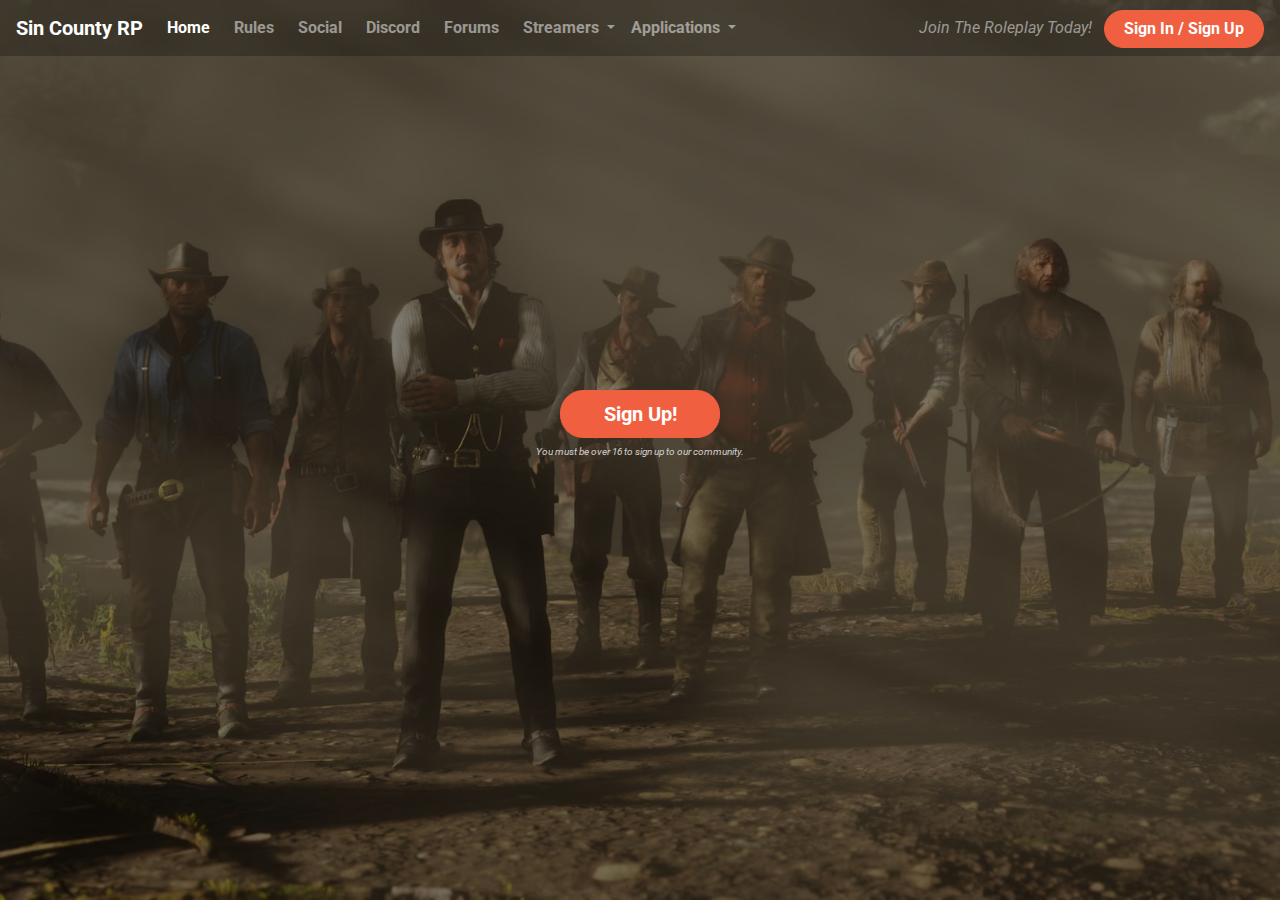
==== index.html @ ee863231 "Initial Commit" ====
<!DOCTYPE html>
<html lang="en-us">

<head>
	<meta charset="utf-8">
	<title>Sin County RP</title>
	<meta name="viewport" content="width=device-width, initial-scale=1.0">
	<link rel="stylesheet" href="https://maxcdn.bootstrapcdn.com/bootstrap/4.1.3/css/bootstrap.min.css">
	<link rel="stylesheet" href="https://use.fontawesome.com/releases/v5.6.1/css/all.css"
		integrity="sha384-gfdkjb5BdAXd+lj+gudLWI+BXq4IuLW5IT+brZEZsLFm++aCMlF1V92rMkPaX4PP" crossorigin="anonymous">
	<link href="https://fonts.googleapis.com/css?family=Roboto:400,700" rel="stylesheet">
	<link rel="stylesheet" href="css/style.css" type="text/css" />
</head>

<body>
	<div class="container-fluid navalert-container">
		<nav class="navbar navbar-dark navbar-expand-sm">
			<a href="/" class="navbar-brand">Sin County RP</a>

			<button class="navbar-toggler ml-auto" type="button" data-toggle="collapse" data-target="#navbarNavDropdown" aria-controls="navbarNavDropdown" aria-expanded="false" aria-label="Toggle navigation">
        <span class="navbar-toggler-icon"></span></button>

			<div class="collapse navbar-collapse" id="navbarNavDropdown">
				<ul class="navbar-nav mr-auto">
					<li class="active nav-item mr-2"><a class="nav-link" href="/">Home</a></li>
					<li class="nav-item mr-2"><a class="nav-link" href="rules.html">Rules</a></li>
					<li class="nav-item mr-2"><a class="nav-link" href="social.html">Social</a></li>
					<li class="nav-item mr-2"><a class="nav-link" href="https://discord.gg/Dr4UhVT"
							target="_blank">Discord</a></li>
					<li class="nav-item mr-2"><a class="nav-link" href="forums.html">Forums</a></li>
					<li class="nav-item dropdown">
						<a class="nav-link dropdown-toggle" href="#" id="navbarDropdownMenuLink" role="button"
							data-toggle="dropdown" aria-haspopup="true" aria-expanded="false">
							Streamers
						</a>
						<div class="dropdown-menu" aria-labelledby="navbarDropdownMenuLink">
							<a class="dropdown-item" href="https://www.twitch.tv" target="_blank">Azza</a>
							<a class="dropdown-item" href="https://www.twitch.tv/greenlollipop93"
								target="_blank">GreenLolipop</a>
						</div>
					</li>
					<li class="nav-item dropdown">
						<a class="nav-link dropdown-toggle" href="#" id="navbarDropdownMenuLink" role="button"
							data-toggle="dropdown" aria-haspopup="true" aria-expanded="false">
							Applications
						</a>
						<div class="dropdown-menu" aria-labelledby="navbarDropdownMenuLink">
							<a class="dropdown-item" href="https://docs.google.com/forms/d/e/1FAIpQLSeiesg9jXxDLV1Re4umj2ev7OkzDSkXxDM2yFQQZO82QWk8Iw/viewform" target="_blank">Medic</a>
							<a class="dropdown-item" href="#" target="_blank">Law</a>
							<a class="dropdown-item" href="#" target="_blank">SoonTM</a>
						</div>
					</li>

					<li class="nav-item mr-2 d-block d-sm-none"><a class="nav-link" href="/login">Sign In / Sign Up</a>
					</li>
				</ul>
			</div>
			<div class="d-none d-md-block">
				<p class="navbar-text my-auto mr-2"><i>Join The Roleplay Today!</i></p>
				<a href="/login" class="btn btn--cta btn--red">Sign In / Sign Up</a>
			</div>
		</nav>
	</div>
	<div class="container-fluid callout-container">
		<!-- Callout -->
		<div class="opaque-overlay">&nbsp;</div>
		<div class="row">
			<div class="col-12">
				<section class="callout jumbotron text-center">
					<button class="btn btn-lg btn--cta btn--red" data-toggle="modal" data-target="#signUpModal">Sign Up!</button>
					<p class="text-muted"><small>You must be over 16 to sign up to our community.</small></p>
				</section>
			</div>
		</div>
		<!-- /.callout -->
	</div>

	<!-- Quotes
	<div class="container-wrapper">
		<div class="container quotes-container content-container">
			<section class="quotes">
				<div class="row">
					<div class="col-12 page-header">
						<h2 class="text-uppercase">Quotes:</h2>
						<hr class="block-divider block-divider--short">
					</div>
				</div>
				<div class="row">
					<div class="col-12 col-md-6">
						<div class="media">
							<div class="d-none d-sm-block">
								<img src="images/girl-image.png" class="rounded-circle mr-3" height=100 width=100>
                            </div>
								<div class="media-body">
									<blockquote class="blockquote">
										<p>I've been introduced to more than 10 great international whiskeys I never
											knew about.</p>
										<p>- Jane Doe</p>
									</blockquote>
								</div>
							</div>
						</div>
						<div class="col-12 col-md-6">
							<div class="media">
								<div class="d-none d-sm-block">
									<img src="images/guy-image.png" class="rounded-circle mr-3" height=100 width=100>
                            </div>
									<div class="media-body">
										<blockquote class="blockquote">
											<p>I haven't been sober for months!</p>
											<p>- Jane Doe</p>
										</blockquote>
									</div>
								</div>
							</div>
						</div>
			</section>
			 /.quotes -->
	</div>
	</div>

	<!-- Features
	<div class="container-wrapper container-wrapper--red">
		<div class="container features-container content-container">
			<section class="features">
				<div class="row">
					<div class="col-12 page-header">
						<h2 class="text-uppercase">Features:</h2>
						<hr class="block-divider block-divider--short block-divider--white">
					</div>
				</div>
				<div class="row">
					<div class="col-12 col-md-6 col-lg-4">
						<div class="feature">
							<h3><i class="fas fa-gift d-none d-sm-block"></i> Feature 1
								<span class="badge badge-success">NEW!</span></h3>
							<p>Lorem ipsum dolor sit amet, consectetur adipiscing elit, sed do eiusmod tempor incididunt
								ut labore et dolore magna aliqua. Ut enim ad minim veniam, quis nostrud exercitation
								ullamco laboris nisi ut aliquip ex ea commodo consequat.</p>
							<p><a class="btn btn-sm btn-light" href="">Read More</a></p>
						</div>
					</div>
					<div class="col-12 col-md-6 col-lg-4">
						<div class="feature">
							<h3><i class="fas fa-credit-card d-none d-sm-block"></i> Feature 2</h3>
							<p>Lorem ipsum dolor sit amet, consectetur adipiscing elit, sed do eiusmod tempor incididunt
								ut labore et dolore magna aliqua. Ut enim ad minim veniam, quis nostrud exercitation
								ullamco laboris nisi ut aliquip ex ea commodo consequat.</p>
							<p><a class="btn btn-sm btn-light" href="">Read More</a></p>
						</div>
					</div>
					<div class="col-12 d-md-none d-lg-block col-lg-4">
						<div class="feature">
							<h3><i class="fas fa-times-circle d-none d-sm-block"></i> Feature 3</h3>
							<p>Lorem ipsum dolor sit amet, consectetur adipiscing elit, sed do eiusmod tempor incididunt
								ut labore et dolore magna aliqua. Ut enim ad minim veniam, quis nostrud exercitation
								ullamco laboris nisi ut aliquip ex ea commodo consequat.</p>
							<p><a class="btn btn-sm btn-light" href="">Read More</a></p>
						</div>
					</div>
				</div>
			</section>
			 /.features -->
	</div>
	</div>

	<div class="modal" tabindex="-1" role="dialog" id="signUpModal">
		<div class="modal-dialog" role="document">
			<div class="modal-content">
				<div class="modal-header">
					<h5 class="modal-title">Sign Up To Sin County RP!</h5>
					<button type="button" class="close" data-dismiss="modal" aria-label="Close">
          <span aria-hidden="true">&times;</span>
        </button>
				</div>
				<div class="modal-body">
					<form>
						<div class="form-group">
							<label for="exampleInputEmail1">Email address</label>
							<input type="email" class="form-control" id="exampleInputEmail1" aria-describedby="emailHelp" placeholder="Enter email">
							<small id="emailHelp" class="form-text text-muted">We'll never share your email with anyone else.</small>
						</div>
						<div class="form-group">
							<label for="password">Password</label>
							<input type="password" class="form-control" id="password" placeholder="Password">
                        </div>
							<div class="form-group">
								<label for="repeatPassword">Repeat Password</label>
								<input type="password" class="form-control" id="repeatPassword" placeholder="Repeat Password">
                        </div>
								<button type="submit" class="btn btn-success">Submit</button>
					</form>
				</div>
			</div>
		</div>
	</div>

	<script src="https://code.jquery.com/jquery-3.3.1.slim.min.js"
		integrity="sha384-q8i/X+965DzO0rT7abK41JStQIAqVgRVzpbzo5smXKp4YfRvH+8abtTE1Pi6jizo" crossorigin="anonymous">
	</script>
	<script src="https://cdnjs.cloudflare.com/ajax/libs/popper.js/1.14.3/umd/popper.min.js"
		integrity="sha384-ZMP7rVo3mIykV+2+9J3UJ46jBk0WLaUAdn689aCwoqbBJiSnjAK/l8WvCWPIPm49" crossorigin="anonymous">
	</script>
	<script src="https://stackpath.bootstrapcdn.com/bootstrap/4.1.3/js/bootstrap.min.js"
		integrity="sha384-ChfqqxuZUCnJSK3+MXmPNIyE6ZbWh2IMqE241rYiqJxyMiZ6OW/JmZQ5stwEULTy" crossorigin="anonymous">
	</script>
</body>

</html>
---- css/style.css ----
body {
    font-family: 'Roboto', sans-serif;
}

/* Containers */

.container-wrapper--red {
    background-color: #f05f40;
    color: white;
}

.callout-container {
    height: 100vh;

    background: url('../images/sincounty-background.jpg') no-repeat bottom right fixed;
    -webkit-background-size: cover;
    -moz-background-size: cover;
    -o-background-size: cover;
    background-size: cover;

    display: flex;
    align-items: center;
    justify-content: center;

    position: relative;
}

.opaque-overlay {
    position: absolute;
    top: 0;
    left: 0;
    height: 100%;
    width: 100%;
    background-color: rgba(0, 0, 0, 0.5);
}

.content-container {
    padding-top: 75px;
    padding-bottom: 75px;
}

/* Navbar */

.navalert-container {
    position: absolute;
    top: 0;
    left: 0;
    z-index: 1;
    padding-left: 0;
    padding-right: 0;
}

.navbar {
    margin-bottom: 0;
    width: 100%;
    background-color: rgba(0, 0, 0, .25);
    border: 0;
}

.navbar .navbar-toggler {
    border: 0;
}

.navbar .navbar-brand {
    font-weight: bold;
}

.navbar .navbar-nav a {
    font-weight: bold;
}


/* Jumbotron */

.jumbotron {
    background-color: transparent;
}

.jumbotron h1 {
    color: white;
    font-weight: bold;
    margin-bottom: 30px;
}

.jumbotron .lead {
    color: #a7a7a7;
    margin: 25px 0;
}

.jumbotron small {
    font-size: 60%;
    font-style: italic;
    color: #d0d0d0;
}

/* Block dividers */

.block-divider {
    width: 75px;
    height: 5px;
    border: 0;
    background-color: #444;
}

.block-divider--orange {
    background-color: #f05f40;
}

.block-divider--white {
    background-color: white;
}

.block-divider--short {
    width: 35px;
}

/* Buttons */

.btn--cta {
    font-weight: bold;
    border-radius: 23px;
    width: 160px;
}

.btn--red {
    color: white;
    background-color: #f05f40;
    border-color: #f05f40;
}

.btn--red:hover,
.btn--red:active,
.btn--red:focus,
.btn--red:active:focus {
    background-color: #df4929;
    border-color: #df4929;
    color: white;
}

/* Alert */

.alert-container .col-12 {
    padding-left: 0;
    padding-right: 0;
}

.site-wide-alert {
    color: #544600;
    background-color: #eec802;
    border-color: #eec802;
    padding: 5px 15px;
    margin-bottom: 0;
    border: 1px solid transparent;
    border-radius: 0;
}

/* Page Headers */

.page-header {
    margin-bottom: 0;
    border-bottom: 0;
    text-align: center;
}

.page-header h2 {
    margin-top: 0;
}

/* Quotes */

.quotes .page-header {
    margin-bottom: 25px;
}

/* Features */

.feature {
    text-align: center;
    margin-bottom: 40px;
}

.feature i {
    margin-bottom: 20px;
    font-size: 45px;
    line-height: 45px;
}

.feature .btn {
    background-color: white;
    border-color: white;
    border-radius: 15px;
    min-width: 100px;
    font-weight: bold;
    margin-top: 10px;
    color: #f05f40;
}
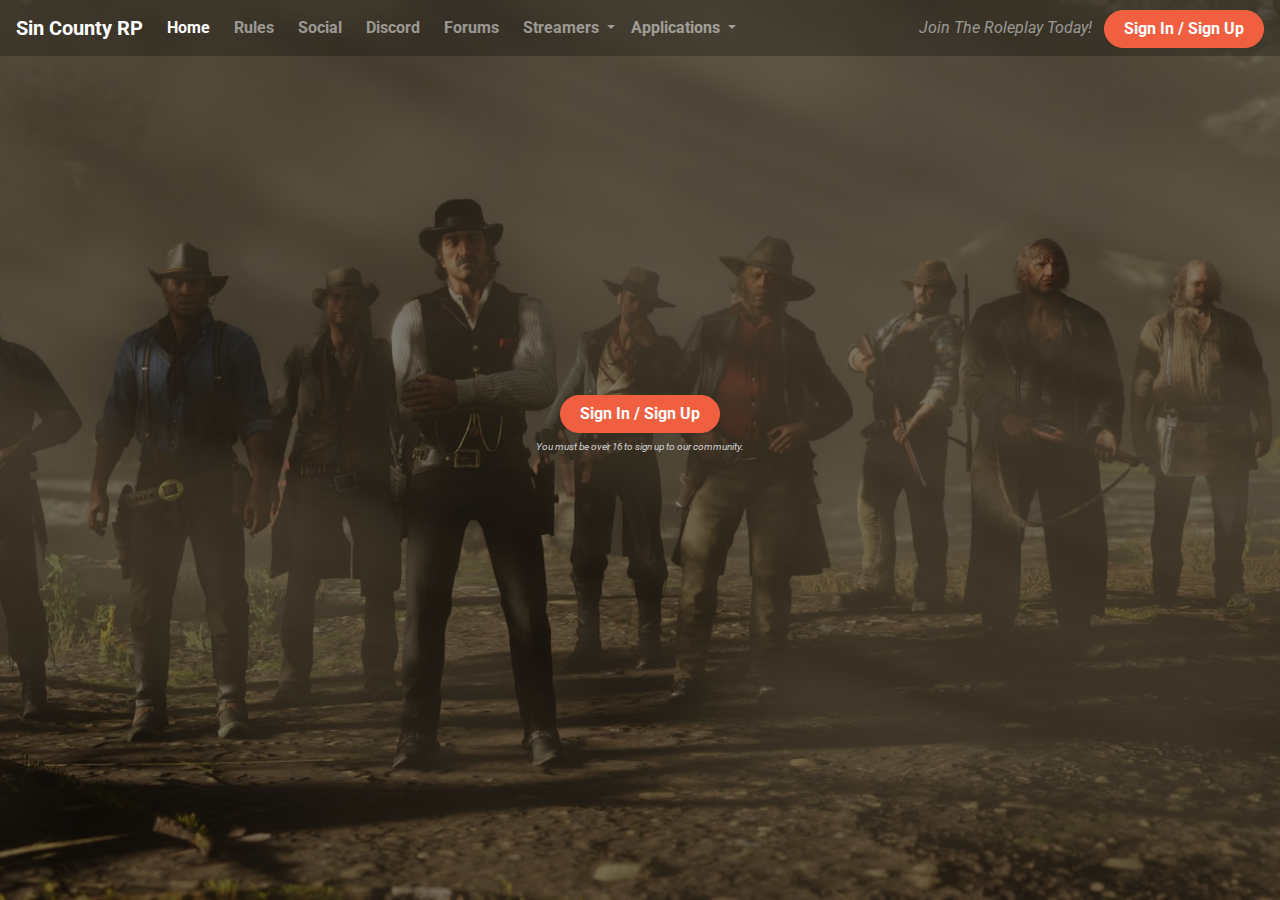
==== commit 959a8916: "Removed / from index href" ====
--- a/index.html
+++ b/index.html
@@ -15,19 +15,19 @@
 <body>
 	<div class="container-fluid navalert-container">
 		<nav class="navbar navbar-dark navbar-expand-sm">
-			<a href="/" class="navbar-brand">Sin County RP</a>
+			<a href="index.html" class="navbar-brand">Sin County RP</a>
 
 			<button class="navbar-toggler ml-auto" type="button" data-toggle="collapse" data-target="#navbarNavDropdown" aria-controls="navbarNavDropdown" aria-expanded="false" aria-label="Toggle navigation">
         <span class="navbar-toggler-icon"></span></button>
 
 			<div class="collapse navbar-collapse" id="navbarNavDropdown">
 				<ul class="navbar-nav mr-auto">
-					<li class="active nav-item mr-2"><a class="nav-link" href="/">Home</a></li>
+					<li class="active nav-item mr-2"><a class="nav-link" href="#">Home</a></li>
 					<li class="nav-item mr-2"><a class="nav-link" href="rules.html">Rules</a></li>
 					<li class="nav-item mr-2"><a class="nav-link" href="social.html">Social</a></li>
 					<li class="nav-item mr-2"><a class="nav-link" href="https://discord.gg/Dr4UhVT"
 							target="_blank">Discord</a></li>
-					<li class="nav-item mr-2"><a class="nav-link" href="forums.html">Forums</a></li>
+					<li class="nav-item mr-2"><a class="nav-link" href="http://sincountyrp.forumotion.com/" target="_blank">Forums</a></li>
 					<li class="nav-item dropdown">
 						<a class="nav-link dropdown-toggle" href="#" id="navbarDropdownMenuLink" role="button"
 							data-toggle="dropdown" aria-haspopup="true" aria-expanded="false">
@@ -47,17 +47,17 @@
 						<div class="dropdown-menu" aria-labelledby="navbarDropdownMenuLink">
 							<a class="dropdown-item" href="https://docs.google.com/forms/d/e/1FAIpQLSeiesg9jXxDLV1Re4umj2ev7OkzDSkXxDM2yFQQZO82QWk8Iw/viewform" target="_blank">Medic</a>
 							<a class="dropdown-item" href="#" target="_blank">Law</a>
-							<a class="dropdown-item" href="#" target="_blank">SoonTM</a>
+							<a class="dropdown-item" href="https://docs.google.com/forms/d/e/1FAIpQLSexObQ_UGtmLAgD2sf-B7ncEFnXCz7EmJRN8uRVrkIiGFatNg/viewform?usp=pp_url" target="_blank">Become a Member!</a>
 						</div>
 					</li>
 
-					<li class="nav-item mr-2 d-block d-sm-none"><a class="nav-link" href="/login">Sign In / Sign Up</a>
+					<li class="nav-item mr-2 d-block d-sm-none"><a class="nav-link" href="http://sincountyrp.forumotion.com/">Sign In / Sign Up</a>
 					</li>
 				</ul>
 			</div>
 			<div class="d-none d-md-block">
 				<p class="navbar-text my-auto mr-2"><i>Join The Roleplay Today!</i></p>
-				<a href="/login" class="btn btn--cta btn--red">Sign In / Sign Up</a>
+				<a href="http://sincountyrp.forumotion.com/" class="btn btn--cta btn--red">Sign In / Sign Up</a>
 			</div>
 		</nav>
 	</div>
@@ -67,7 +67,7 @@
 		<div class="row">
 			<div class="col-12">
 				<section class="callout jumbotron text-center">
-					<button class="btn btn-lg btn--cta btn--red" data-toggle="modal" data-target="#signUpModal">Sign Up!</button>
+					<a href="http://sincountyrp.forumotion.com/" class="btn btn--cta btn--red">Sign In / Sign Up</a>
 					<p class="text-muted"><small>You must be over 16 to sign up to our community.</small></p>
 				</section>
 			</div>
--- a/css/style.css
+++ b/css/style.css
@@ -1,5 +1,9 @@
 body {
     font-family: 'Roboto', sans-serif;
+}
+
+.button a {
+    color: #fafafa;
 }
 
 /* Containers */
